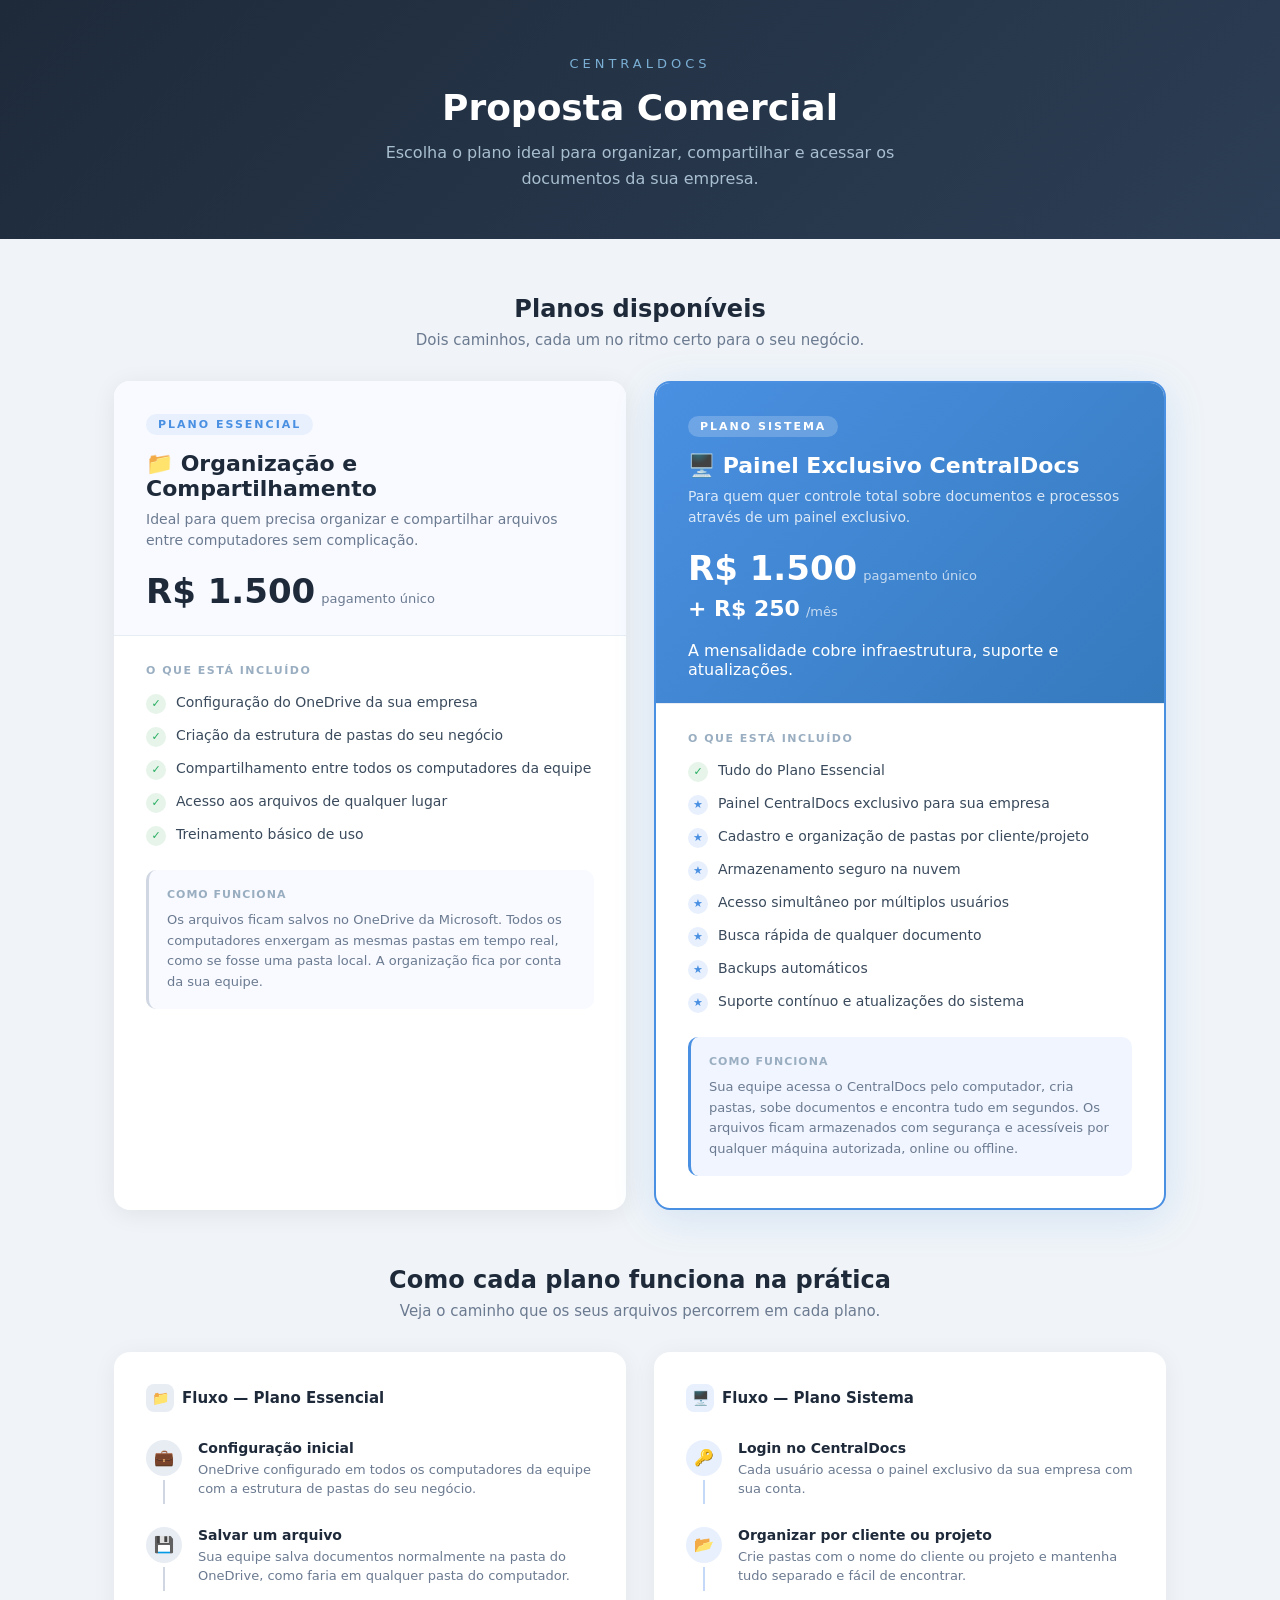
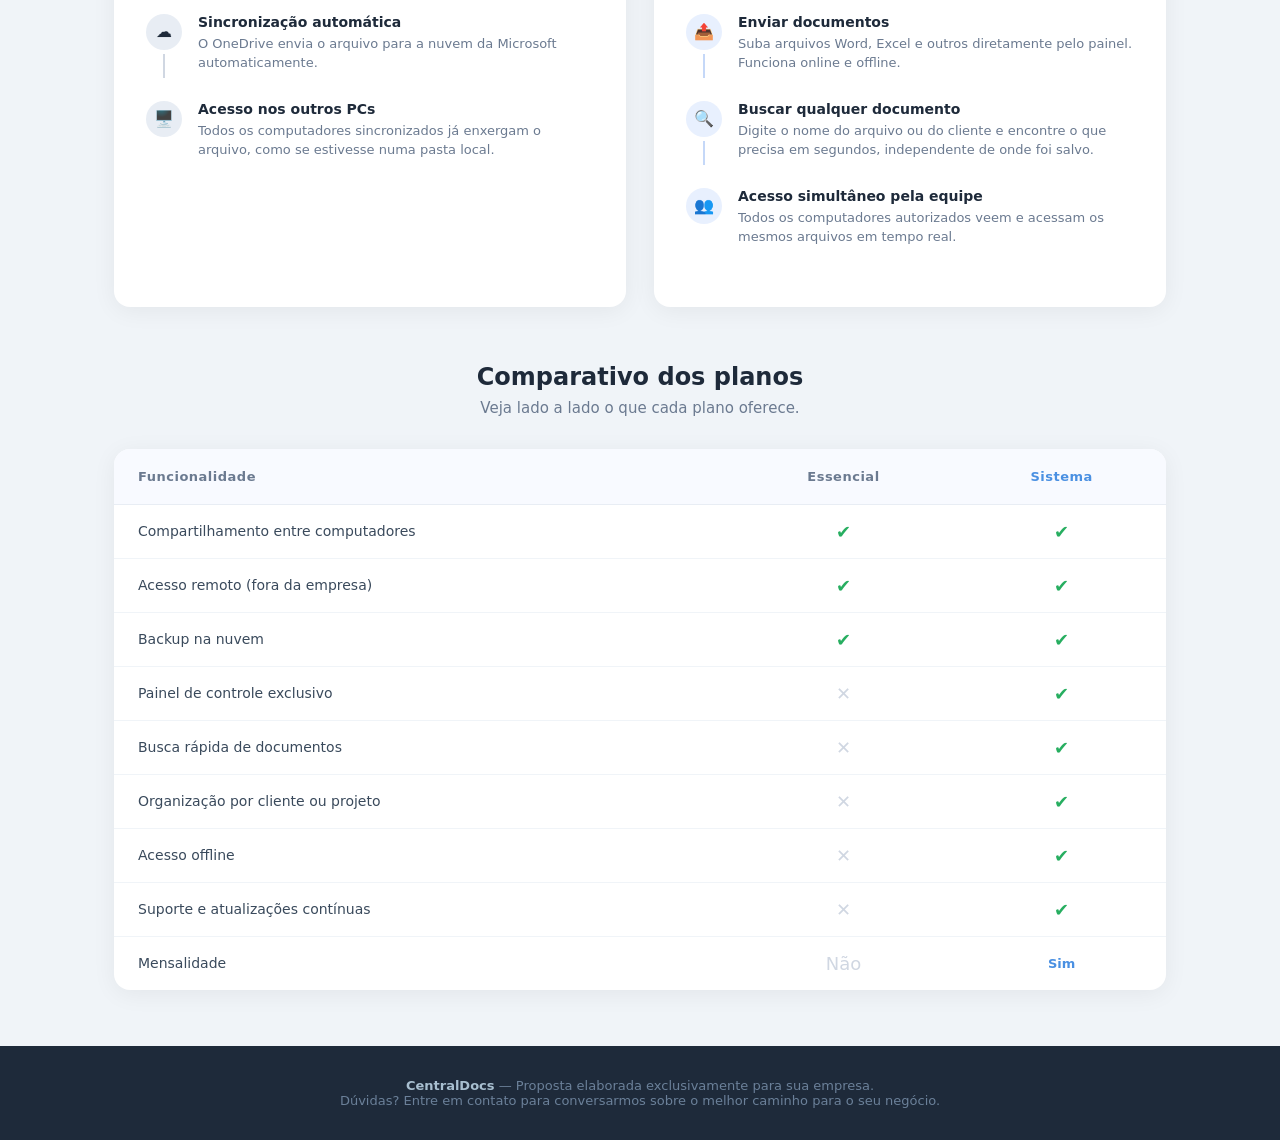
==== index.html @ 09bc4931 "commit" ====
<!DOCTYPE html>
<html lang="pt-BR">
<head>
  <meta charset="UTF-8" />
  <meta name="viewport" content="width=device-width, initial-scale=1.0"/>
  <title>CentralDocs — Proposta Comercial</title>
  <style>
    * { margin: 0; padding: 0; box-sizing: border-box; }

    body {
      font-family: 'Segoe UI', system-ui, sans-serif;
      background: #F0F4F8;
      color: #1E2A3A;
    }

    /* ── HEADER ── */
    header {
      background: linear-gradient(135deg, #1E2A3A 0%, #2C3E55 100%);
      color: #fff;
      padding: 56px 40px 48px;
      text-align: center;
    }
    header .logo {
      font-size: 13px;
      letter-spacing: 4px;
      text-transform: uppercase;
      color: #7BAFD4;
      margin-bottom: 16px;
    }
    header h1 {
      font-size: 36px;
      font-weight: 700;
      margin-bottom: 12px;
    }
    header p {
      font-size: 16px;
      color: #A8BFD0;
      max-width: 520px;
      margin: 0 auto;
      line-height: 1.6;
    }

    /* ── CONTAINER ── */
    .container {
      max-width: 1100px;
      margin: 0 auto;
      padding: 0 24px;
    }

    /* ── SECTION TITLE ── */
    .section-title {
      text-align: center;
      margin: 56px 0 32px;
    }
    .section-title h2 {
      font-size: 24px;
      font-weight: 700;
      color: #1E2A3A;
      margin-bottom: 8px;
    }
    .section-title p {
      font-size: 15px;
      color: #6B7A90;
    }

    /* ── PLANS GRID ── */
    .plans {
      display: grid;
      grid-template-columns: 1fr 1fr;
      gap: 28px;
      margin-bottom: 56px;
    }
    @media (max-width: 720px) { .plans { grid-template-columns: 1fr; } }

    .plan-card {
      background: #fff;
      border-radius: 16px;
      overflow: hidden;
      box-shadow: 0 4px 24px rgba(0,0,0,0.07);
      display: flex;
      flex-direction: column;
    }
    .plan-card.featured {
      box-shadow: 0 8px 40px rgba(74,144,226,0.18);
      border: 2px solid #4A90E2;
    }

    .plan-header {
      padding: 32px 32px 24px;
      background: #F8FAFF;
      border-bottom: 1px solid #E8EDF4;
    }
    .plan-card.featured .plan-header {
      background: linear-gradient(135deg, #4A90E2 0%, #357ABD 100%);
      color: #fff;
    }

    .plan-badge {
      display: inline-block;
      font-size: 11px;
      font-weight: 700;
      letter-spacing: 2px;
      text-transform: uppercase;
      color: #4A90E2;
      background: #E8F0FE;
      padding: 4px 12px;
      border-radius: 20px;
      margin-bottom: 16px;
    }
    .plan-card.featured .plan-badge {
      background: rgba(255,255,255,0.2);
      color: #fff;
    }

    .plan-header h3 {
      font-size: 22px;
      font-weight: 700;
      margin-bottom: 8px;
    }
    .plan-header .plan-desc {
      font-size: 14px;
      color: #6B7A90;
      line-height: 1.5;
    }
    .plan-card.featured .plan-header .plan-desc { color: rgba(255,255,255,0.8); }

    .plan-price {
      margin-top: 20px;
      display: flex;
      align-items: baseline;
      gap: 6px;
    }
    .plan-price .amount {
      font-size: 34px;
      font-weight: 800;
    }
    .plan-price .period {
      font-size: 13px;
      color: #6B7A90;
    }
    .plan-card.featured .plan-price .period { color: rgba(255,255,255,0.7); }
    .plan-price .plus-monthly {
      font-size: 14px;
      color: #6B7A90;
      margin-top: 4px;
    }
    .plan-card.featured .plan-price .plus-monthly { color: rgba(255,255,255,0.8); }

    .plan-body {
      padding: 28px 32px 32px;
      flex: 1;
    }

    .plan-body h4 {
      font-size: 11px;
      font-weight: 700;
      letter-spacing: 1.5px;
      text-transform: uppercase;
      color: #9AAEC1;
      margin-bottom: 16px;
    }

    .plan-features {
      list-style: none;
      display: flex;
      flex-direction: column;
      gap: 12px;
      margin-bottom: 24px;
    }
    .plan-features li {
      display: flex;
      align-items: flex-start;
      gap: 10px;
      font-size: 14px;
      color: #3A4A5C;
      line-height: 1.4;
    }
    .plan-features li .icon {
      width: 20px;
      height: 20px;
      border-radius: 50%;
      display: flex;
      align-items: center;
      justify-content: center;
      font-size: 11px;
      flex-shrink: 0;
      margin-top: 1px;
    }
    .icon-check { background: #E6F4EA; color: #27AE60; }
    .icon-star  { background: #E8F0FE; color: #4A90E2; }

    .how-it-works {
      background: #F8FAFF;
      border-radius: 10px;
      padding: 16px 18px;
      font-size: 13px;
      color: #6B7A90;
      line-height: 1.6;
      border-left: 3px solid #D0D7E2;
    }
    .plan-card.featured .how-it-works {
      background: #F0F5FF;
      border-left-color: #4A90E2;
    }
    .how-it-works strong {
      display: block;
      font-size: 11px;
      letter-spacing: 1px;
      text-transform: uppercase;
      color: #9AAEC1;
      margin-bottom: 6px;
    }

    /* ── FLOW DIAGRAMS ── */
    .flows {
      display: grid;
      grid-template-columns: 1fr 1fr;
      gap: 28px;
      margin-bottom: 56px;
    }
    @media (max-width: 720px) { .flows { grid-template-columns: 1fr; } }

    .flow-card {
      background: #fff;
      border-radius: 16px;
      padding: 32px;
      box-shadow: 0 4px 24px rgba(0,0,0,0.06);
    }
    .flow-card h3 {
      font-size: 15px;
      font-weight: 700;
      color: #1E2A3A;
      margin-bottom: 28px;
      display: flex;
      align-items: center;
      gap: 8px;
    }
    .flow-card h3 span {
      display: inline-block;
      width: 28px;
      height: 28px;
      border-radius: 8px;
      font-size: 14px;
      display: flex;
      align-items: center;
      justify-content: center;
    }
    .badge-essential { background: #E8EDF4; }
    .badge-system    { background: #E8F0FE; }

    /* flow steps */
    .flow {
      display: flex;
      flex-direction: column;
      gap: 0;
    }
    .flow-step {
      display: flex;
      align-items: flex-start;
      gap: 16px;
      position: relative;
    }
    .flow-left {
      display: flex;
      flex-direction: column;
      align-items: center;
      flex-shrink: 0;
    }
    .flow-dot {
      width: 36px;
      height: 36px;
      border-radius: 50%;
      display: flex;
      align-items: center;
      justify-content: center;
      font-size: 16px;
      flex-shrink: 0;
      z-index: 1;
    }
    .flow-line {
      width: 2px;
      flex: 1;
      min-height: 24px;
      margin: 4px 0;
    }
    .flow-content {
      padding-bottom: 28px;
      flex: 1;
    }
    .flow-content h4 {
      font-size: 14px;
      font-weight: 600;
      color: #1E2A3A;
      margin-bottom: 4px;
    }
    .flow-content p {
      font-size: 13px;
      color: #6B7A90;
      line-height: 1.5;
    }

    /* Essential flow — blue-grey */
    .flow-essential .flow-dot { background: #E8EDF4; }
    .flow-essential .flow-line { background: #D0D7E2; }

    /* System flow — blue */
    .flow-system .flow-dot { background: #E8F0FE; }
    .flow-system .flow-line { background: #C5D8F8; }

    /* ── COMPARISON TABLE ── */
    .comparison {
      background: #fff;
      border-radius: 16px;
      overflow: hidden;
      box-shadow: 0 4px 24px rgba(0,0,0,0.06);
      margin-bottom: 56px;
    }
    .comparison table {
      width: 100%;
      border-collapse: collapse;
    }
    .comparison thead {
      background: #F8FAFF;
    }
    .comparison th {
      padding: 20px 24px;
      font-size: 13px;
      font-weight: 700;
      letter-spacing: 0.5px;
      text-align: left;
      color: #6B7A90;
      border-bottom: 1px solid #E8EDF4;
    }
    .comparison th:nth-child(2),
    .comparison th:nth-child(3) { text-align: center; }
    .comparison th:nth-child(3) { color: #4A90E2; }

    .comparison td {
      padding: 16px 24px;
      font-size: 14px;
      color: #3A4A5C;
      border-bottom: 1px solid #F0F4F8;
    }
    .comparison tr:last-child td { border-bottom: none; }
    .comparison tr:hover td { background: #FAFBFF; }

    .comparison td:nth-child(2),
    .comparison td:nth-child(3) { text-align: center; }

    .check-yes { color: #27AE60; font-size: 18px; }
    .check-no  { color: #D0D7E2; font-size: 18px; }

    /* ── FOOTER ── */
    footer {
      background: #1E2A3A;
      color: #6B8099;
      text-align: center;
      padding: 32px;
      font-size: 13px;
    }
    footer strong { color: #A8BFD0; }

    /* ── PRINT ── */
    @media print {
      * { -webkit-print-color-adjust: exact !important; print-color-adjust: exact !important; }

      body { background: #fff; }

      header {
        background: #1E2A3A !important;
        color: #fff !important;
        padding: 32px 40px !important;
      }

      .plans, .flows {
        grid-template-columns: 1fr 1fr !important;
        gap: 16px !important;
        page-break-inside: avoid;
      }

      .plan-card, .flow-card, .comparison {
        box-shadow: none !important;
        border: 1px solid #D0D7E2 !important;
        page-break-inside: avoid;
      }

      .plan-card.featured {
        border: 2px solid #4A90E2 !important;
      }

      .plan-header {
        background: #F8FAFF !important;
      }

      .plan-card.featured .plan-header {
        background: #1E2A3A !important;
        color: #fff !important;
      }

      .plan-card.featured .plan-header .plan-desc,
      .plan-card.featured .plan-price .period,
      .plan-card.featured .plan-price .plus-monthly {
        color: #ccc !important;
      }

      .plan-card.featured .plan-badge {
        background: rgba(255,255,255,0.15) !important;
        color: #fff !important;
      }

      .plan-body h4 { color: #9AAEC1 !important; }

      .icon-check { background: #E6F4EA !important; color: #27AE60 !important; }
      .icon-star  { background: #E8F0FE !important; color: #4A90E2 !important; }

      .how-it-works { background: #F8FAFF !important; }
      .plan-card.featured .how-it-works { background: #F0F5FF !important; }

      .flow-essential .flow-dot { background: #E8EDF4 !important; }
      .flow-system    .flow-dot { background: #E8F0FE !important; }

      .comparison thead { background: #F8FAFF !important; }
      .check-yes { color: #27AE60 !important; }
      .check-no  { color: #D0D7E2 !important; }

      footer {
        background: #1E2A3A !important;
        color: #6B8099 !important;
      }

      .section-title { margin: 32px 0 20px !important; }
    }
  </style>
</head>
<body>

<!-- HEADER -->
<header>
  <div class="logo">CentralDocs</div>
  <h1>Proposta Comercial</h1>
  <p>Escolha o plano ideal para organizar, compartilhar e acessar os documentos da sua empresa.</p>
</header>

<div class="container">

  <!-- SECTION: PLANOS -->
  <div class="section-title">
    <h2>Planos disponíveis</h2>
    <p>Dois caminhos, cada um no ritmo certo para o seu negócio.</p>
  </div>

  <div class="plans">

    <!-- PLANO ESSENCIAL -->
    <div class="plan-card">
      <div class="plan-header">
        <div class="plan-badge">Plano Essencial</div>
        <h3>📁 Organização e Compartilhamento</h3>
        <p class="plan-desc">Ideal para quem precisa organizar e compartilhar arquivos entre computadores sem complicação.</p>
        <div class="plan-price">
          <span class="amount">R$ 1.500</span>
          <span class="period">pagamento único</span>
        </div>
      </div>
      <div class="plan-body">
        <h4>O que está incluído</h4>
        <ul class="plan-features">
          <li><span class="icon icon-check">✓</span> Configuração do OneDrive da sua empresa</li>
          <li><span class="icon icon-check">✓</span> Criação da estrutura de pastas do seu negócio</li>
          <li><span class="icon icon-check">✓</span> Compartilhamento entre todos os computadores da equipe</li>
          <li><span class="icon icon-check">✓</span> Acesso aos arquivos de qualquer lugar</li>
          <li><span class="icon icon-check">✓</span> Treinamento básico de uso</li>
        </ul>
        <div class="how-it-works">
          <strong>Como funciona</strong>
          Os arquivos ficam salvos no OneDrive da Microsoft. Todos os computadores enxergam as mesmas pastas em tempo real, como se fosse uma pasta local. A organização fica por conta da sua equipe.
        </div>
      </div>
    </div>

    <!-- PLANO SISTEMA -->
    <div class="plan-card featured">
      <div class="plan-header">
        <div class="plan-badge">Plano Sistema</div>
        <h3>🖥️ Painel Exclusivo CentralDocs</h3>
        <p class="plan-desc">Para quem quer controle total sobre documentos e processos através de um painel exclusivo.</p>
        <div class="plan-price">
          <span class="amount">R$ 1.500</span>
          <span class="period">pagamento único</span>
        </div>
        <div class="plan-price" style="margin-top:8px;">
          <span class="amount" style="font-size:22px;">+ R$ 250</span>
          <span class="period">/mês</span>
        </div>
        <p class="plan-price plus-monthly">A mensalidade cobre infraestrutura, suporte e atualizações.</p>
      </div>
      <div class="plan-body">
        <h4>O que está incluído</h4>
        <ul class="plan-features">
          <li><span class="icon icon-check">✓</span> Tudo do Plano Essencial</li>
          <li><span class="icon icon-star">★</span> Painel CentralDocs exclusivo para sua empresa</li>
          <li><span class="icon icon-star">★</span> Cadastro e organização de pastas por cliente/projeto</li>
          <li><span class="icon icon-star">★</span> Armazenamento seguro na nuvem</li>
          <li><span class="icon icon-star">★</span> Acesso simultâneo por múltiplos usuários</li>
          <li><span class="icon icon-star">★</span> Busca rápida de qualquer documento</li>
          <li><span class="icon icon-star">★</span> Backups automáticos</li>
          <li><span class="icon icon-star">★</span> Suporte contínuo e atualizações do sistema</li>
        </ul>
        <div class="how-it-works">
          <strong>Como funciona</strong>
          Sua equipe acessa o CentralDocs pelo computador, cria pastas, sobe documentos e encontra tudo em segundos. Os arquivos ficam armazenados com segurança e acessíveis por qualquer máquina autorizada, online ou offline.
        </div>
      </div>
    </div>

  </div>

  <!-- SECTION: FLUXOS -->
  <div class="section-title">
    <h2>Como cada plano funciona na prática</h2>
    <p>Veja o caminho que os seus arquivos percorrem em cada plano.</p>
  </div>

  <div class="flows">

    <!-- FLUXO ESSENCIAL -->
    <div class="flow-card">
      <h3><span class="badge-essential">📁</span> Fluxo — Plano Essencial</h3>
      <div class="flow flow-essential">

        <div class="flow-step">
          <div class="flow-left">
            <div class="flow-dot">💼</div>
            <div class="flow-line"></div>
          </div>
          <div class="flow-content">
            <h4>Configuração inicial</h4>
            <p>OneDrive configurado em todos os computadores da equipe com a estrutura de pastas do seu negócio.</p>
          </div>
        </div>

        <div class="flow-step">
          <div class="flow-left">
            <div class="flow-dot">💾</div>
            <div class="flow-line"></div>
          </div>
          <div class="flow-content">
            <h4>Salvar um arquivo</h4>
            <p>Sua equipe salva documentos normalmente na pasta do OneDrive, como faria em qualquer pasta do computador.</p>
          </div>
        </div>

        <div class="flow-step">
          <div class="flow-left">
            <div class="flow-dot">☁️</div>
            <div class="flow-line"></div>
          </div>
          <div class="flow-content">
            <h4>Sincronização automática</h4>
            <p>O OneDrive envia o arquivo para a nuvem da Microsoft automaticamente.</p>
          </div>
        </div>

        <div class="flow-step">
          <div class="flow-left">
            <div class="flow-dot">🖥️</div>
          </div>
          <div class="flow-content">
            <h4>Acesso nos outros PCs</h4>
            <p>Todos os computadores sincronizados já enxergam o arquivo, como se estivesse numa pasta local.</p>
          </div>
        </div>

      </div>
    </div>

    <!-- FLUXO SISTEMA -->
    <div class="flow-card">
      <h3><span class="badge-system">🖥️</span> Fluxo — Plano Sistema</h3>
      <div class="flow flow-system">

        <div class="flow-step">
          <div class="flow-left">
            <div class="flow-dot">🔑</div>
            <div class="flow-line"></div>
          </div>
          <div class="flow-content">
            <h4>Login no CentralDocs</h4>
            <p>Cada usuário acessa o painel exclusivo da sua empresa com sua conta.</p>
          </div>
        </div>

        <div class="flow-step">
          <div class="flow-left">
            <div class="flow-dot">📂</div>
            <div class="flow-line"></div>
          </div>
          <div class="flow-content">
            <h4>Organizar por cliente ou projeto</h4>
            <p>Crie pastas com o nome do cliente ou projeto e mantenha tudo separado e fácil de encontrar.</p>
          </div>
        </div>

        <div class="flow-step">
          <div class="flow-left">
            <div class="flow-dot">📤</div>
            <div class="flow-line"></div>
          </div>
          <div class="flow-content">
            <h4>Enviar documentos</h4>
            <p>Suba arquivos Word, Excel e outros diretamente pelo painel. Funciona online e offline.</p>
          </div>
        </div>

        <div class="flow-step">
          <div class="flow-left">
            <div class="flow-dot">🔍</div>
            <div class="flow-line"></div>
          </div>
          <div class="flow-content">
            <h4>Buscar qualquer documento</h4>
            <p>Digite o nome do arquivo ou do cliente e encontre o que precisa em segundos, independente de onde foi salvo.</p>
          </div>
        </div>

        <div class="flow-step">
          <div class="flow-left">
            <div class="flow-dot">👥</div>
          </div>
          <div class="flow-content">
            <h4>Acesso simultâneo pela equipe</h4>
            <p>Todos os computadores autorizados veem e acessam os mesmos arquivos em tempo real.</p>
          </div>
        </div>

      </div>
    </div>

  </div>

  <!-- SECTION: COMPARATIVO -->
  <div class="section-title">
    <h2>Comparativo dos planos</h2>
    <p>Veja lado a lado o que cada plano oferece.</p>
  </div>

  <div class="comparison">
    <table>
      <thead>
        <tr>
          <th>Funcionalidade</th>
          <th>Essencial</th>
          <th>Sistema</th>
        </tr>
      </thead>
      <tbody>
        <tr>
          <td>Compartilhamento entre computadores</td>
          <td><span class="check-yes">✔</span></td>
          <td><span class="check-yes">✔</span></td>
        </tr>
        <tr>
          <td>Acesso remoto (fora da empresa)</td>
          <td><span class="check-yes">✔</span></td>
          <td><span class="check-yes">✔</span></td>
        </tr>
        <tr>
          <td>Backup na nuvem</td>
          <td><span class="check-yes">✔</span></td>
          <td><span class="check-yes">✔</span></td>
        </tr>
        <tr>
          <td>Painel de controle exclusivo</td>
          <td><span class="check-no">✕</span></td>
          <td><span class="check-yes">✔</span></td>
        </tr>
        <tr>
          <td>Busca rápida de documentos</td>
          <td><span class="check-no">✕</span></td>
          <td><span class="check-yes">✔</span></td>
        </tr>
        <tr>
          <td>Organização por cliente ou projeto</td>
          <td><span class="check-no">✕</span></td>
          <td><span class="check-yes">✔</span></td>
        </tr>
        <tr>
          <td>Acesso offline</td>
          <td><span class="check-no">✕</span></td>
          <td><span class="check-yes">✔</span></td>
        </tr>
        <tr>
          <td>Suporte e atualizações contínuas</td>
          <td><span class="check-no">✕</span></td>
          <td><span class="check-yes">✔</span></td>
        </tr>
        <tr>
          <td>Mensalidade</td>
          <td><span class="check-no">Não</span></td>
          <td><span style="color:#4A90E2;font-size:13px;font-weight:600;">Sim</span></td>
        </tr>
      </tbody>
    </table>
  </div>

</div>

<!-- FOOTER -->
<footer>
  <strong>CentralDocs</strong> — Proposta elaborada exclusivamente para sua empresa.<br/>
  Dúvidas? Entre em contato para conversarmos sobre o melhor caminho para o seu negócio.
</footer>

</body>
</html>
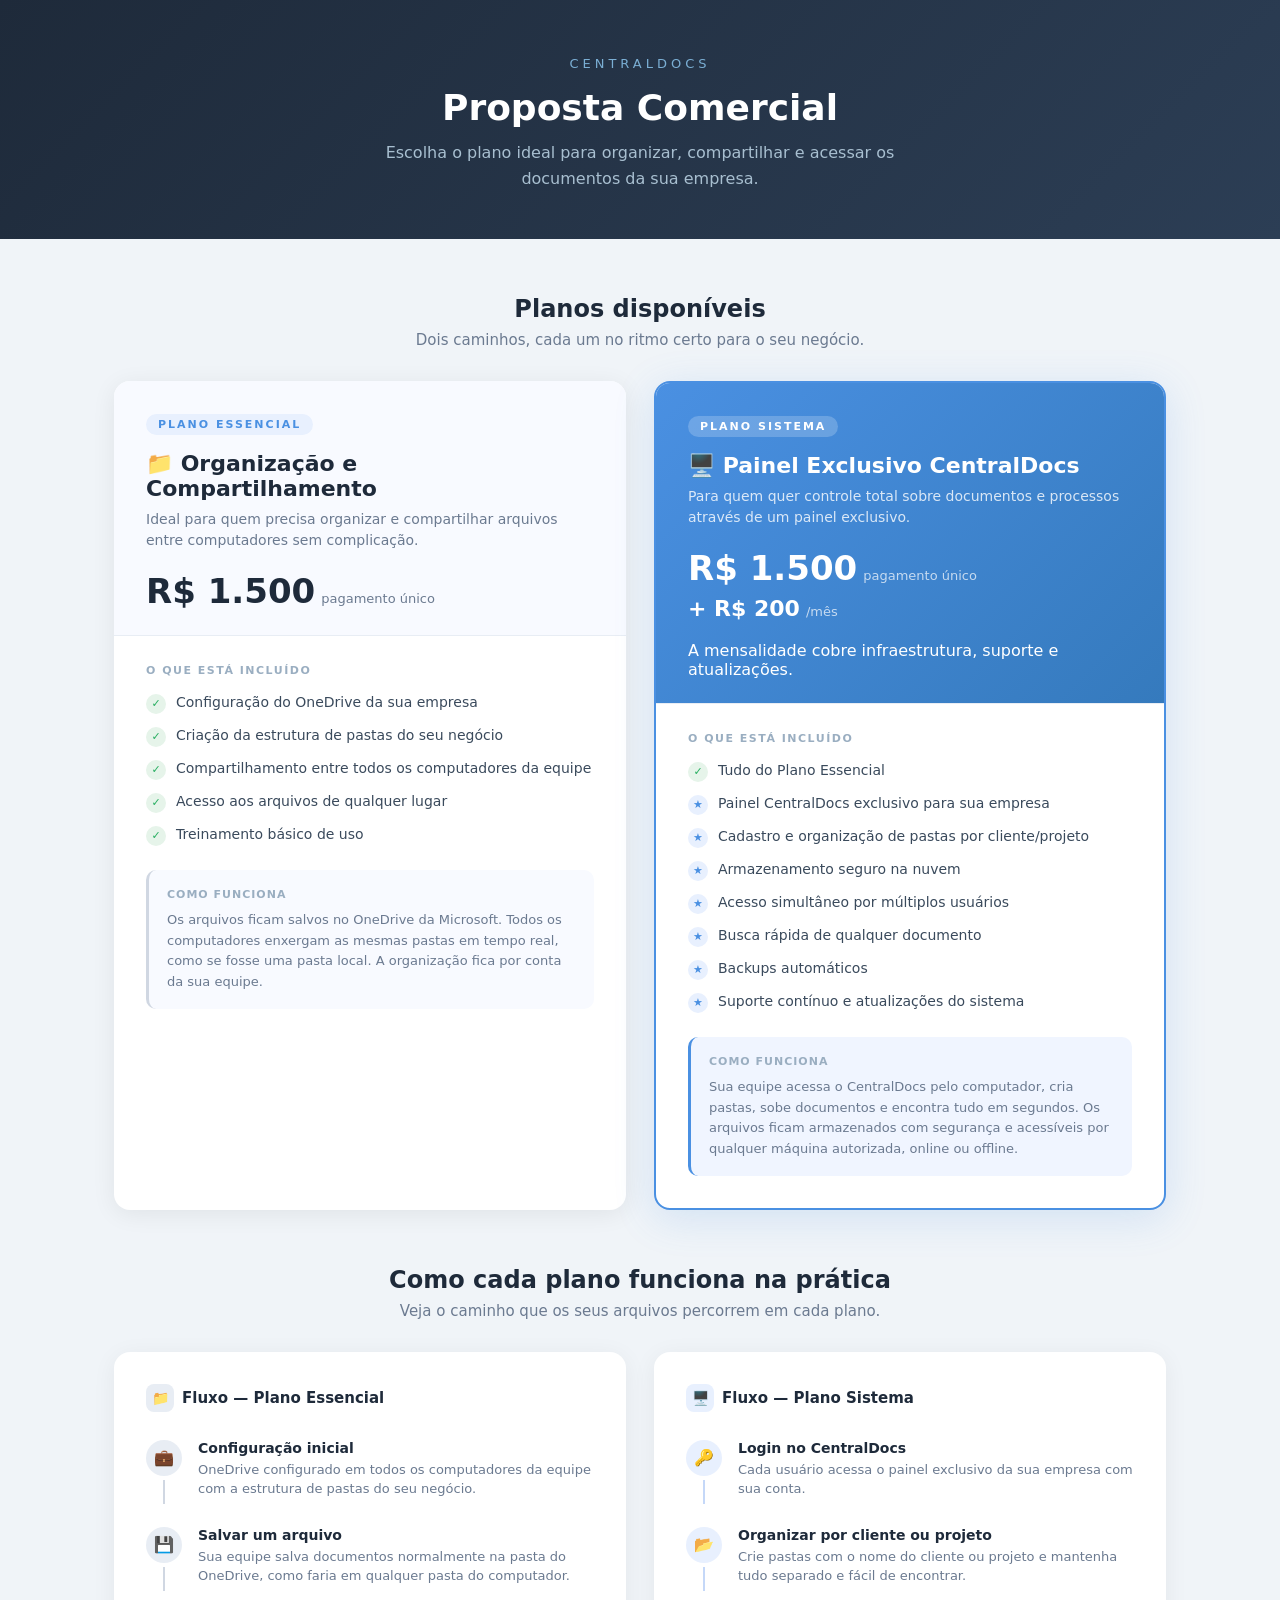
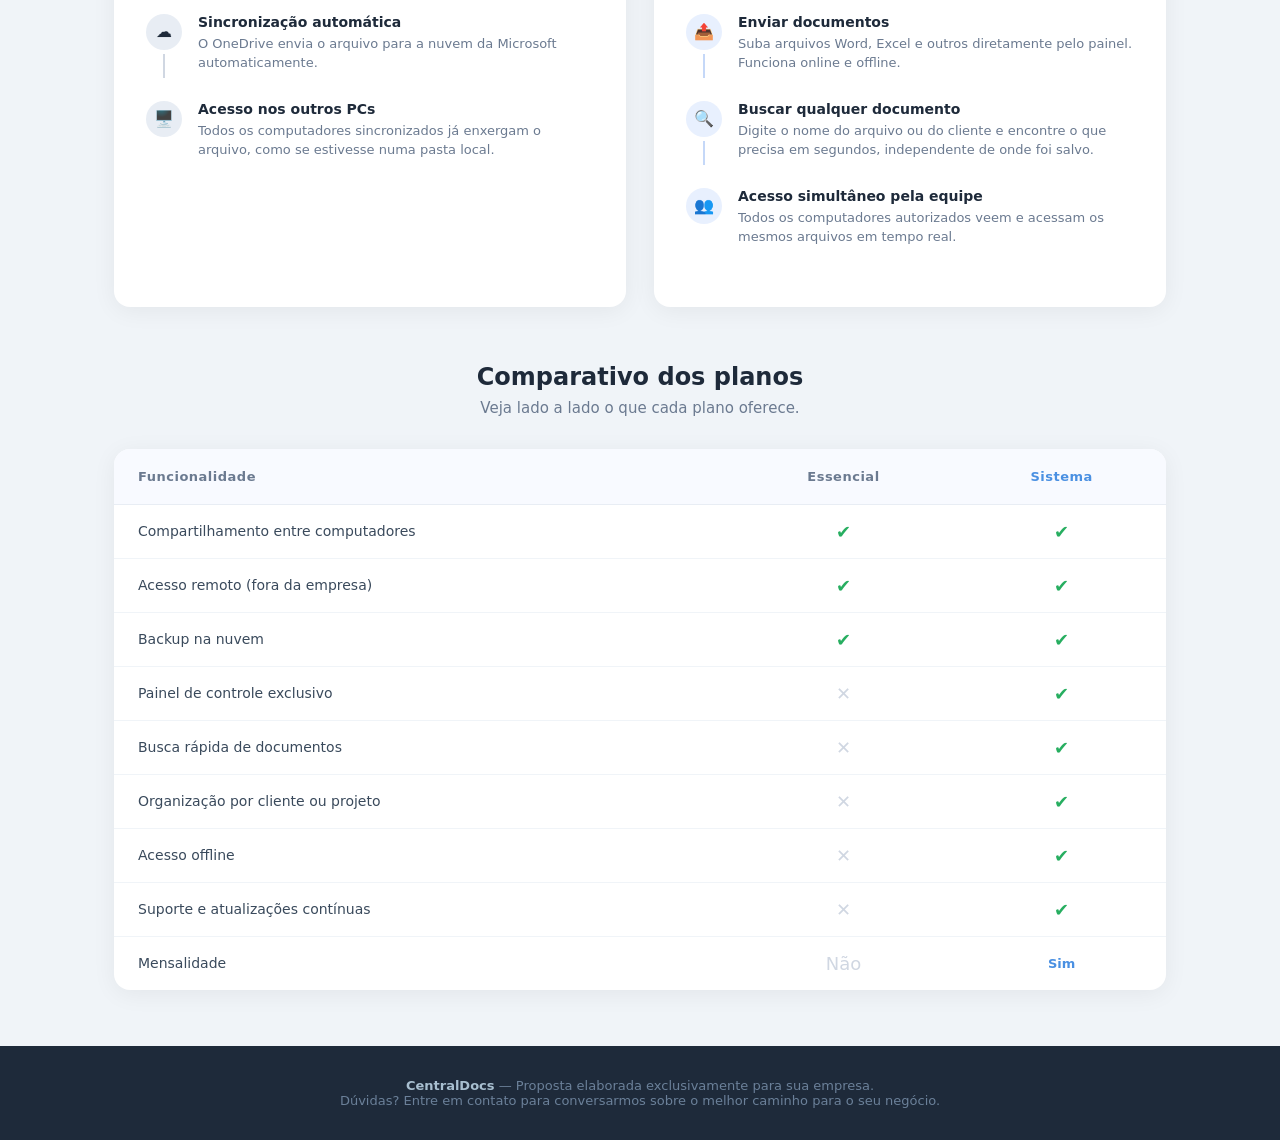
==== commit cee97c66: "Conecta Supabase + Cloudflare R2, login real, trava de arquivo por sessão e sync automático - Substi" ====
--- a/index.html
+++ b/index.html
@@ -489,7 +489,7 @@
           <span class="period">pagamento único</span>
         </div>
         <div class="plan-price" style="margin-top:8px;">
-          <span class="amount" style="font-size:22px;">+ R$ 250</span>
+          <span class="amount" style="font-size:22px;">+ R$ 200</span>
           <span class="period">/mês</span>
         </div>
         <p class="plan-price plus-monthly">A mensalidade cobre infraestrutura, suporte e atualizações.</p>
